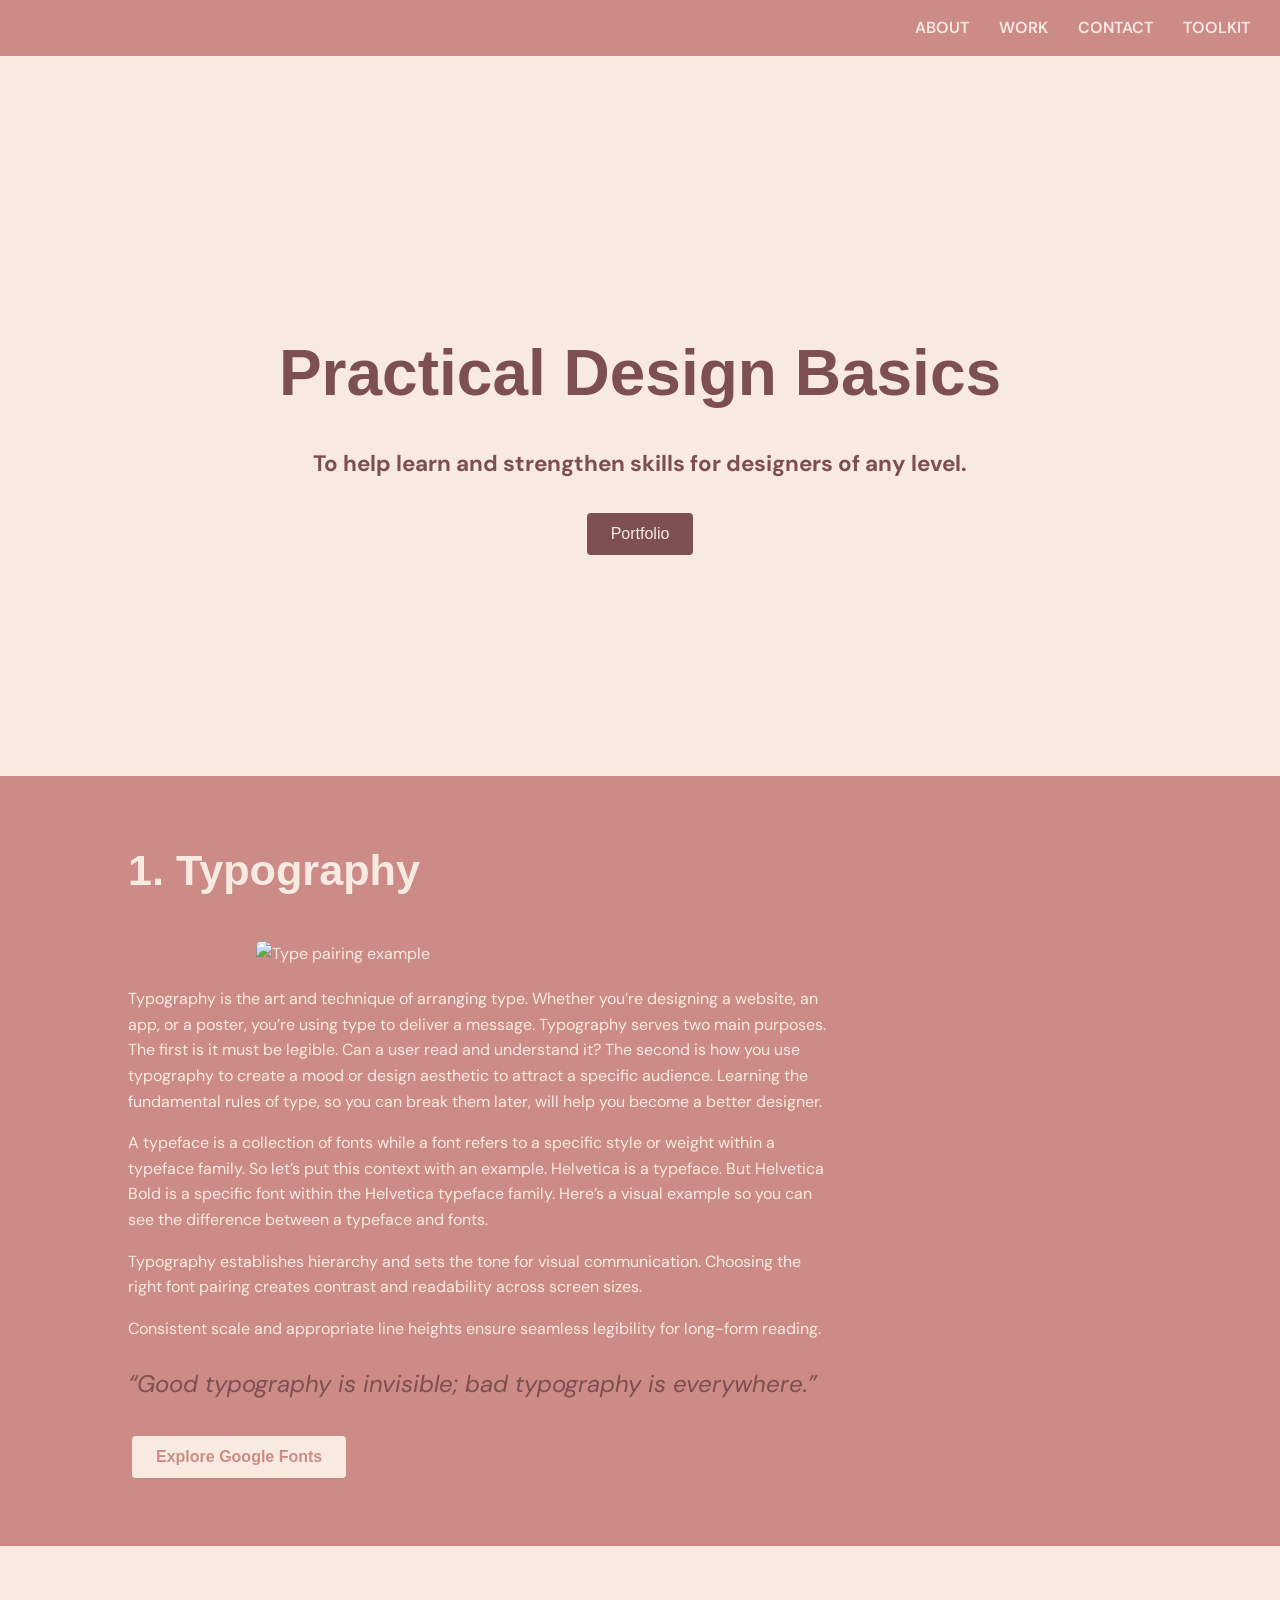
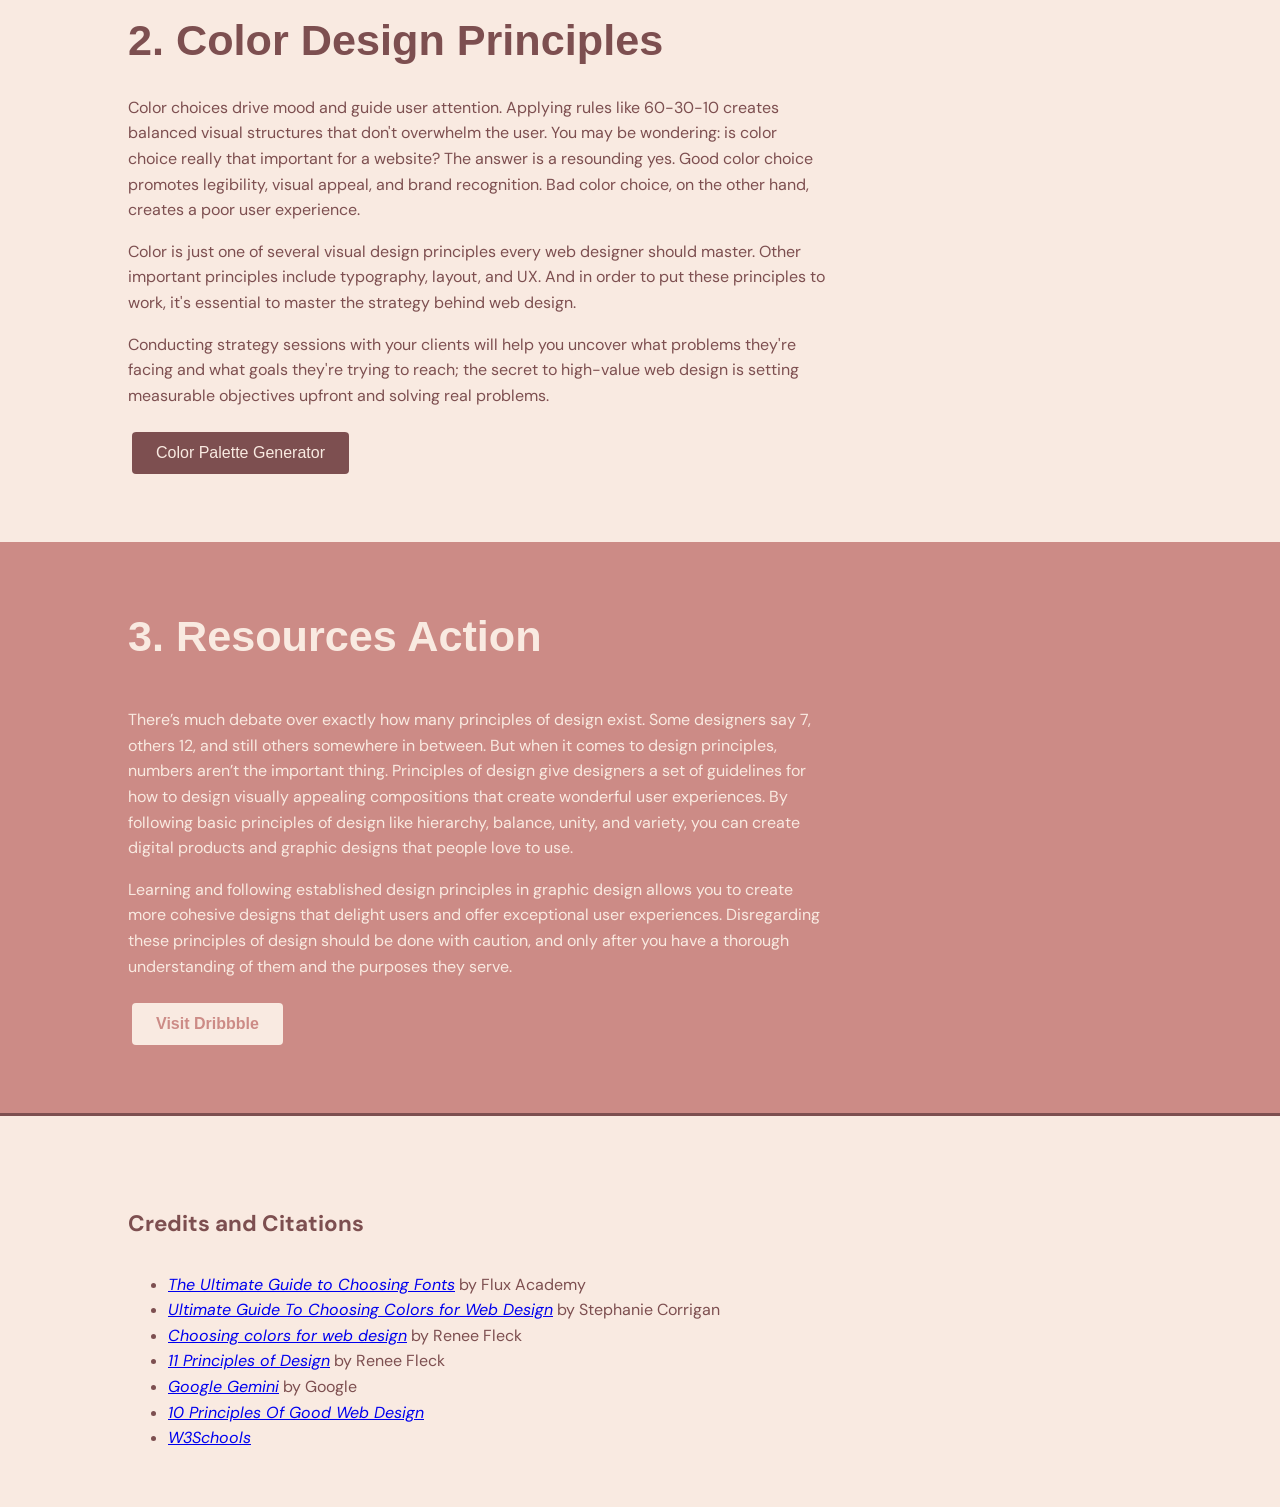
==== index.html @ a1f90895 "Add files via upload" ====
<!DOCTYPE html>
<html lang="en">
<head>
    <meta charset="UTF-8">
    <meta name="viewport" content="width=device-width, initial-scale=1.0">
    <title>Design Basics Professionals use Daily</title>
    
    <!-- Google Fonts -->
    <link rel="preconnect" href="https://fonts.googleapis.com">
    <link rel="preconnect" href="https://fonts.gstatic.com" crossorigin>
    <link href="https://fonts.googleapis.com/css2?family=DM+Sans:ital,opsz,wght@0,9..40,100..1000;1,9..40,100..1000&family=Valley+Sans:ital,wght@0,100..900;1,100..900&display=swap" rel="stylesheet">
    
    <!-- External CSS -->
    <link href="style.css" rel="stylesheet" type="text/css">
</head>
<body>

<header class="top-section">
    <nav class="navigation">
        <ul>
            <li><a href="About.html" target="_blank">ABOUT</a></li>
            <li><a href="WORK.html" target="_blank">WORK</a></li>
            <li><a href="CONTACT.html" target="_blank">CONTACT</a></li>
            <li><a href="TOOLKIT.html" target="_blank">TOOLKIT</a></li>
        </ul>
    </nav>
</header>

<!-- SECTION 1: Header & Hero -->
<section class="hero-section">
    <div class="hero-content">
        <h1>Practical Design Basics</h1>
        <h3>To help learn and strengthen skills for designers of any level.</h3>
        <a href="https://bexdesigns.net/" target="_blank">
            <button class="button">Portfolio</button>
        </a>
    </div>
</section>

<!-- SECTION 2: Typography -->
<section class="typography-section">
    <h2>1. Typography</h2>
    <img class="centered-image" src="Images/typepairing.png" alt="Type pairing example">
    
    <p class="p2">Typography is the art and technique of arranging type. Whether you’re designing a website, an app, or a poster, you’re using type to deliver a message. Typography serves two main purposes. The first is it must be legible. Can a user read and understand it? The second is how you use typography to create a mood or design aesthetic to attract a specific audience. Learning the fundamental rules of type, so you can break them later, will help you become a better designer.</p>
    
    <p class="p2">A typeface is a collection of fonts while a font refers to a specific style or weight within a typeface family. So let’s put this context with an example. Helvetica is a typeface. But Helvetica Bold is a specific font within the Helvetica typeface family. Here’s a visual example so you can see the difference between a typeface and fonts.</p>
    
    <p class="p2">Typography establishes hierarchy and sets the tone for visual communication. Choosing the right font pairing creates contrast and readability across screen sizes.</p>
    <p class="p2">Consistent scale and appropriate line heights ensure seamless legibility for long-form reading.</p>
    
    <q>Good typography is invisible; bad typography is everywhere.</q>  
    
    <div>
        <a href="https://fonts.google.com" target="_blank">
            <button class="button2">Explore Google Fonts</button>
        </a>
    </div>
</section>

<!-- SECTION 3: Color & Design Principles -->
<section class="color-section">
    <div class="color-header">
        <h5>2. Color Design Principles</h5>
    </div>
    
    <p>Color choices drive mood and guide user attention. Applying rules like 60-30-10 creates balanced visual structures that don't overwhelm the user. You may be wondering: is color choice really that important for a website? The answer is a resounding yes. Good color choice promotes legibility, visual appeal, and brand recognition. Bad color choice, on the other hand, creates a poor user experience.</p>
    
    <p>Color is just one of several visual design principles every web designer should master. Other important principles include typography, layout, and UX. And in order to put these principles to work, it's essential to master the strategy behind web design.</p>
    
    <p>Conducting strategy sessions with your clients will help you uncover what problems they're facing and what goals they're trying to reach; the secret to high-value web design is setting measurable objectives upfront and solving real problems.</p>
    
    <div>
        <a href="https://coolors.co" target="_blank">
            <button class="button">Color Palette Generator</button>
        </a>
    </div>
</section>

<!-- SECTION 4: Resources & CTA -->
<section class="resources-section">
    <h2>3. Resources Action</h2>
    <div>
        <p class="p2">There’s much debate over exactly how many principles of design exist. Some designers say 7, others 12, and still others somewhere in between. But when it comes to design principles, numbers aren’t the important thing. Principles of design give designers a set of guidelines for how to design visually appealing compositions that create wonderful user experiences. By following basic principles of design like hierarchy, balance, unity, and variety, you can create digital products and graphic designs that people love to use.</p>
        
        <p class="p2">Learning and following established design principles in graphic design allows you to create more cohesive designs that delight users and offer exceptional user experiences. Disregarding these principles of design should be done with caution, and only after you have a thorough understanding of them and the purposes they serve.</p>
    </div>
    
    <div>
        <a href="https://dribbble.com" target="_blank">
            <button class="button2">Visit Dribbble</button>
        </a>
    </div>
</section>

<!-- FOOTER & CITATIONS -->
<footer>
    <h4>Credits and Citations</h4>
    <ul>
        <li><cite><a href="https://www.flux-academy.com/blog/the-ultimate-guide-to-choosing-fonts" target="_blank">The Ultimate Guide to Choosing Fonts</a></cite> by Flux Academy</li>
        <li><cite><a href="https://www.flux-academy.com/blog/ultimate-guide-to-choosing-colors-for-web-design" target="_blank">Ultimate Guide To Choosing Colors for Web Design</a></cite> by Stephanie Corrigan</li>
        <li><cite><a href="https://dribbble.com/stories/2018/12/19/choosing-colors-for-web-design-a-practical-ui-color-application-guide" target="_blank">Choosing colors for web design</a></cite> by Renee Fleck</li>
        <li><cite><a href="https://dribbble.com/resources/education/principles-of-design" target="_blank">11 Principles of Design</a></cite> by Renee Fleck</li>
		 <li><cite><a href="https://share.google/mY4D2VgByIqLXARrg" target="_blank">Google Gemini</a></cite> by Google</li>
        <li><cite><a href="https://tilda.education/en/web-design-principles" target="_blank">10 Principles Of Good Web Design</a></cite></li>
		<li><cite><a href="https://www.w3schools.com/" target="_blank">W3Schools</a></cite></li>
    </ul>
</footer>

</body>
</html>
---- style.css ----
@charset "UTF-8";

/* Global & Typography Styling */
body {
    font-family: 'DM Sans', sans-serif;
    margin: 0;
    padding: 0;
    color: #f9eae1;
    line-height: 1.6;
}

h1 {
    font-family: "Valley Sans", sans-serif;
    font-size: 4rem;
    font-weight: 600;
    margin-bottom: 0.1rem;
    color: #7d4f50;
}

h2 {
    font-family: "Valley Sans", sans-serif;
    font-size: 2.7rem;
    color: #f9eae1;
    margin-top: 0;
}

h5 {
    font-family: "Valley Sans", sans-serif;
    font-size: 2.7rem;
    color: #7d4f50;
    margin: 0;
}

h3, h4 {
    font-family: "DM Sans", sans-serif;
    font-size: 1.4rem;
    color: #7d4f50;
}

h7 {
    font-family: "DM Sans", sans-serif;
    font-size: 1.4rem;
    text-align: center;
    color: #7d4f50;
}

h6 {
    font-family: "Valley Sans", sans-serif;
    font-size: 4rem;
    font-weight: 600;
    margin-bottom: 0.1rem;
    color: #f9eae1;
}

p {
    font-size: 1rem;
    max-width: 700px;
    margin-bottom: 1rem;
    color: #7d4f50;
}

.p2 {
    color: #f9eae1;
}

q {
    font-style: italic;
    font-size: 1.5rem;
    display: block;
    margin: 1.5rem 0;
    color: #7d4f50;
}

/* Section Structure */
section {
    padding: 60px 10%;
}

/* Horizontal Navigation Bar */
.top-section {
    background-color: #f9eae1;
}

.navigation {
    background-color: #cc8b86;
    display: flex;
    justify-content: flex-end;
    align-items: center;
    padding: 15px 30px;
}

.navigation ul {
    list-style: none;
    display: flex;
    gap: 30px;
    margin: 0;
    padding: 0;
}

.navigation li a {
    color: #f9eae1;
    text-decoration: none;
    font-weight: 600;
    transition: color 0.2s ease;
}

.navigation li a:hover {
    color: #7d4f50;
}

/* Hero Section */
.hero-section {
    background-color: #f9eae1;
    background-image: url("Images/herographic.png");
    background-size: 94.5%;
    background-position: center;
    background-repeat: no-repeat;
    min-height: 600px;
    display: flex;
    align-items: center;
    justify-content: center;
    text-align: center;
}

/* Typography Section */
.typography-section {
    background-color: #cc8b86;
}

.typography-section .centered-image {
    display: block;
    margin: 20px auto;
    max-width: 75%;
    height: auto;
    border-radius: 6px;
}

/* About My Work Section */
.about-work-section {
    background-color: #cc8b86;
}

.about-work-section p {
    color: #f9eae1;
}

.about-work-section .content-wrapper {
    max-width: 800px;
}

/* Color Section */
.color-section {
    background-color: #f9eae1;
    background-image: url("Images/color.png");
    background-size: 40%;
    background-position: right;
    background-repeat: no-repeat;
    min-height: 100px;
}

.color-header {
    display: flex;
    justify-content: space-between;
    align-items: center;
    margin-bottom: 20px;
    flex-wrap: wrap;
    gap: 20px;
}

/* Resources Section */
.resources-section {
    background-color: #cc8b86;
    background-image: url("Images/resource.png");
    background-size: 100%;
    background-position: bottom right;
    background-repeat: no-repeat;
    min-height: 400px;
}

/* Gallery Section */
.gallery-section {
    background-color: #f9eae1;
}

.gallery-section h2 {
    color: #7d4f50;
    margin-bottom: 30px;
}

/* Photo Grid Layout */
.container {
    display: flex;
    flex-wrap: wrap;
    gap: 20px;
    justify-content: center;
    max-width: 1200px;
    margin: 0 auto;
}

.column {
    flex: 0 1 22%;
    min-width: 220px;
    max-width: 280px;
    box-sizing: border-box;
    cursor: pointer;
}

.column img {
    width: 100%;
    max-width: 100%;
    height: auto;
    border-radius: 6px;
    display: block;
    transition: transform 0.3s ease;
}

.column img:hover {
    transform: scale(1.03);
}

/* --- Lightbox Modal Styles --- */
.lightbox {
    display: none;
    position: fixed;
    z-index: 1000;
    left: 0;
    top: 0;
    width: 100%;
    height: 100%;
    background-color: rgba(0, 0, 0, 0.9);
    justify-content: center;
    align-items: center;
    flex-direction: column;
    padding: 30px;
    box-sizing: border-box;
}

.lightbox-content-wrapper {
    display: flex;
    flex-direction: column;
    align-items: center;
    max-width: 90%;
    max-height: 85vh;
}

#lightbox-img {
    max-width: 100%;
    max-height: 68vh;
    object-fit: contain;
    border-radius: 6px;
    box-shadow: 0 8px 25px rgba(0, 0, 0, 0.7);
}

#lightbox-caption {
    color: #f9eae1;
    font-size: 1.25rem;
    margin-top: 20px;
    text-align: center;
    max-width: 750px;
    font-family: 'DM Sans', sans-serif;
}

.close-lightbox {
    position: absolute;
    top: 25px;
    right: 40px;
    color: #f9eae1;
    font-size: 45px;
    font-weight: bold;
    cursor: pointer;
    transition: color 0.2s ease;
}

.close-lightbox:hover {
    color: #cc8b86;
}

/* Next and Previous Arrow Controls */
.prev-lightbox, .next-lightbox {
    cursor: pointer;
    position: absolute;
    top: 45%;
    padding: 16px;
    color: #f9eae1;
    font-weight: bold;
    font-size: 40px;
    transition: 0.3s ease;
    user-select: none;
    background-color: rgba(0, 0, 0, 0.4);
    border-radius: 4px;
    transform: translateY(-50%);
}

.prev-lightbox {
    left: 40px;
}

.next-lightbox {
    right: 40px;
}

.prev-lightbox:hover, .next-lightbox:hover {
    background-color: rgba(0, 0, 0, 0.8);
    color: #cc8b86;
}

/* Buttons */
.button {
    background-color: #7d4f50;
    border: none;
    color: #f9eae1;
    padding: 12px 24px;
    text-align: center;
    text-decoration: none;
    display: inline-block;
    font-size: 16px;
    margin: 8px 4px;
    cursor: pointer;
    border-radius: 4px;
    transition: background-color 0.3s ease;
}

.button:hover {
    background-color: #CC8b86;
}

.button2 {
    background-color: #f9eae1;
    border: none;
    color: #CC8b86;
    padding: 12px 24px;
    text-align: center;
    text-decoration: none;
    display: inline-block;
    font-size: 16px;
    margin: 8px 4px;
    cursor: pointer;
    border-radius: 4px;
    font-weight: 600;
    transition: background-color 0.3s ease;
}

.button2:hover {
    background-color: #7d4f50;
    color: #f9eae1;
}

/* --- Contact Page Styles --- */
.contact-section {
    background-color: #f9eae1;
    min-height: 70vh;
    display: flex;
    justify-content: center;
    align-items: center;
}

.contact-wrapper {
    width: 100%;
    max-width: 650px;
}

.contact-form {
    margin-top: 30px;
    display: flex;
    flex-direction: column;
    gap: 20px;
}

.form-group {
    display: flex;
    flex-direction: column;
    gap: 8px;
}

.form-group label {
    font-family: "DM Sans", sans-serif;
    font-weight: 600;
    color: #7d4f50;
    font-size: 1rem;
}

.contact-form input,
.contact-form textarea {
    font-family: 'DM Sans', sans-serif;
    padding: 12px 16px;
    border: 2px solid #cc8b86;
    border-radius: 4px;
    background-color: #ffffff;
    color: #7d4f50;
    font-size: 1rem;
    outline: none;
    transition: border-color 0.3s ease;
}

.contact-form input:focus,
.contact-form textarea:focus {
    border-color: #7d4f50;
}

/* --- About Page Side-by-Side Layout --- */
.about-page-section {
    background-color: #f9eae1;
    padding: 60px 10%;
}

.about-content-wrapper {
    max-width: 1000px;
    margin: 0 auto;
}

.about-flex-container {
    display: flex;
    align-items: center;
    gap: 40px;
    flex-wrap: wrap;
    margin: 30px 0;
}

.about-image-column {
    flex: 1 1 250px;
    max-width: 320px;
}

.about-image-column img {
    width: 100%;
    height: auto;
    border-radius: 6px;
    display: block;
    box-shadow: 0 4px 15px rgba(0, 0, 0, 0.1);
}

.about-text-column {
    flex: 2 1 400px;
}

/* --- Toolkit Page & Expandable Cards Styles --- */
.toolkit-section {
    background-color: #cc8b86;
    padding: 60px 10%;
    min-height: 70vh;
}

.toolkit-wrapper {
    max-width: 1000px;
    margin: 0 auto;
    text-align: center;
}

.toolkit-section h1 {
    color: #f9eae1;
    font-family: "Valley Sans", sans-serif;
    font-size: 4rem;
    margin-bottom: 0.1rem;
}

.toolkit-section h3.section-subtitle {
    color: #f9eae1;
    font-family: "DM Sans", sans-serif;
    font-size: 1.4rem;
    margin-top: 0;
    margin-bottom: 30px;
}

.toolkit-grid {
    display: flex;
    flex-wrap: wrap;
    gap: 20px;
    margin-top: 40px;
    justify-content: center;
}

/* Unexpanded Card: Brown (#7d4f50) with Cream text (#f9eae1) */
.toolkit-card {
    cursor: pointer;
    overflow: hidden;
    text-align: center;
    border-radius: 8px;
    padding: 25px;
    flex: 1 1 280px;
    max-width: 400px;
    box-sizing: border-box;
    background-color: #7d4f50;
    border: 2px solid #f9eae1;
    box-shadow: 0 4px 15px rgba(0, 0, 0, 0.1);
    transition: background-color 0.3s ease, border-color 0.3s ease, box-shadow 0.3s ease;
}

.toolkit-card h3 {
    color: #f9eae1;
    margin-top: 0;
    margin-bottom: 0;
    font-family: "Valley Sans", sans-serif;
    font-size: 1.8rem;
    transition: color 0.3s ease;
}

/* Expanded Card: Cream (#f9eae1) with Brown text (#7d4f50) */
.toolkit-card.expanded {
    background-color: #f9eae1;
    border-color: #7d4f50;
    box-shadow: 0 8px 25px rgba(0, 0, 0, 0.2);
}

.toolkit-card.expanded h3 {
    color: #7d4f50;
}

/* Hidden description text by default */
.toolkit-card p.card-desc {
    max-height: 0;
    opacity: 0;
    overflow: hidden;
    margin: 0 auto;
    color: #7d4f50;
    font-family: "DM Sans", sans-serif;
    font-size: 0.95rem;
    line-height: 1.5;
    transition: max-height 0.4s ease, opacity 0.3s ease, margin 0.3s ease;
}

.toolkit-card.expanded p.card-desc {
    max-height: 250px;
    opacity: 1;
    margin-top: 15px;
    margin-bottom: 20px;
}

/* Navigation Arrows inside Expanded Portion */
.card-nav-container {
    display: none;
    justify-content: space-between;
    align-items: center;
    margin-top: 15px;
    border-top: 1px solid #cc8b86;
    padding-top: 12px;
}

.toolkit-card.expanded .card-nav-container {
    display: flex;
}

.toolkit-arrow-btn {
    background-color: #7d4f50;
    color: #f9eae1;
    border: none;
    border-radius: 50%;
    width: 36px;
    height: 36px;
    font-size: 16px;
    cursor: pointer;
    display: flex;
    justify-content: center;
    align-items: center;
    transition: background-color 0.3s ease, transform 0.2s ease;
}

.toolkit-arrow-btn:hover {
    background-color: #cc8b86;
    color: #f9eae1;
    transform: scale(1.08);
}

.card-counter {
    font-family: 'DM Sans', sans-serif;
    font-size: 0.9rem;
    font-weight: 600;
    color: #7d4f50;
}

.home-button-container {
    margin-top: 40px;
    text-align: center;
}

/* --- Cream & Brown Footer Styling --- */
footer {
    background-color: #f9eae1;
    color: #7d4f50;
    padding: 60px 10% 40px 10%;
    border-top: 3px solid #7d4f50;
}

.footer-container {
    display: flex;
    flex-wrap: wrap;
    justify-content: space-between;
    gap: 40px;
    max-width: 1200px;
    margin: 0 auto;
}

.footer-brand {
    flex: 1 1 250px;
}

.footer-brand h2 {
    font-family: "Valley Sans", sans-serif;
    font-size: 2.2rem;
    color: #7d4f50;
    margin: 0 0 5px 0;
    letter-spacing: 1px;
}

.footer-brand p {
    font-family: "DM Sans", sans-serif;
    font-size: 0.9rem;
    color: #7d4f50;
    margin: 0;
    text-transform: uppercase;
    letter-spacing: 1.5px;
}

.footer-links-group {
    flex: 2 1 500px;
    display: flex;
    flex-wrap: wrap;
    justify-content: space-between;
    gap: 30px;
}

.footer-column {
    flex: 1 1 180px;
}

.footer-column h4 {
    font-family: "Valley Sans", sans-serif;
    font-size: 1.1rem;
    color: #7d4f50;
    margin-top: 0;
    margin-bottom: 15px;
    letter-spacing: 0.5px;
}

.footer-column ul {
    list-style: none;
    padding: 0;
    margin: 0;
    display: flex;
    flex-direction: column;
    gap: 10px;
}

.footer-column li a {
    font-family: "DM Sans", sans-serif;
    font-size: 0.85rem;
    color: #7d4f50;
    text-decoration: none;
    transition: color 0.2s ease;
}

.footer-column li a:hover {
    color: #cc8b86;
    text-decoration: underline;
}

.footer-bottom {
    max-width: 1200px;
    margin: 40px auto 0 auto;
    padding-top: 25px;
    border-top: 1px solid rgba(125, 79, 80, 0.2);
    text-align: center;
    font-family: "DM Sans", sans-serif;
    font-size: 0.85rem;
    color: #7d4f50;
}
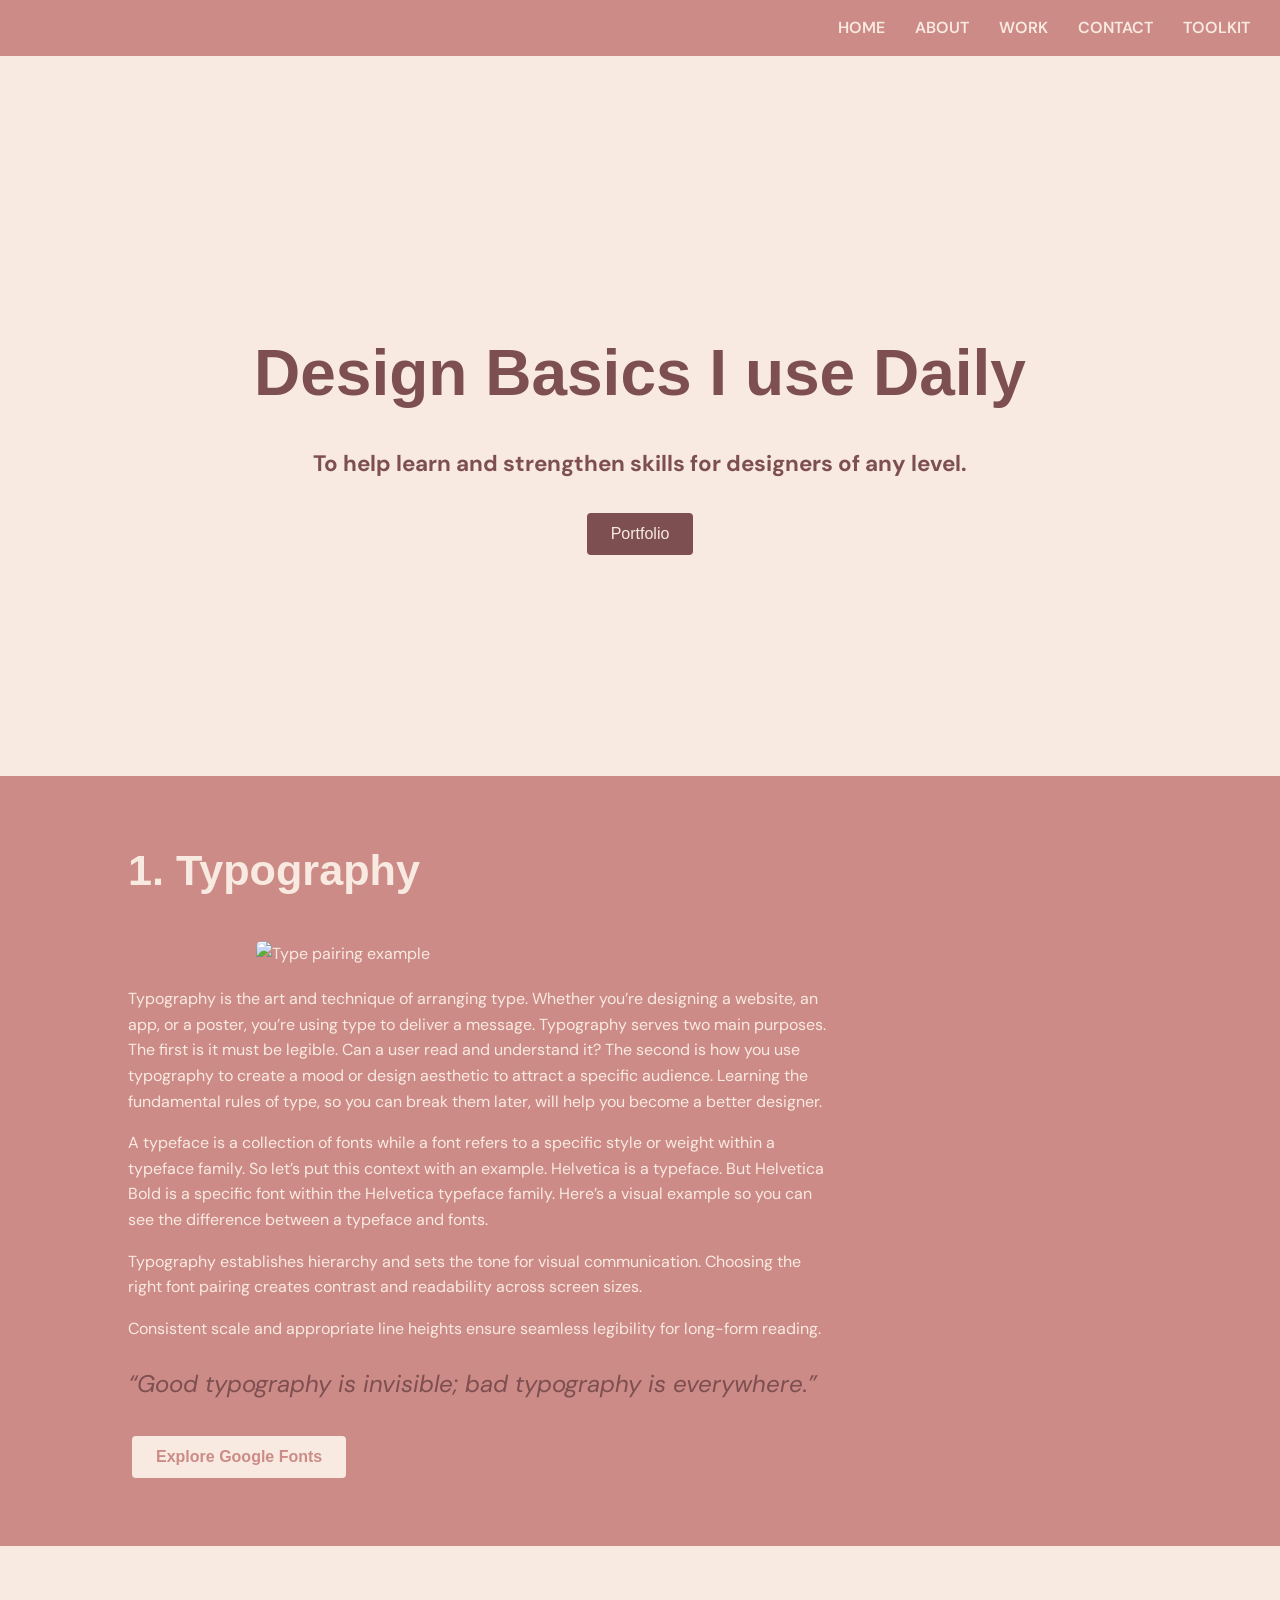
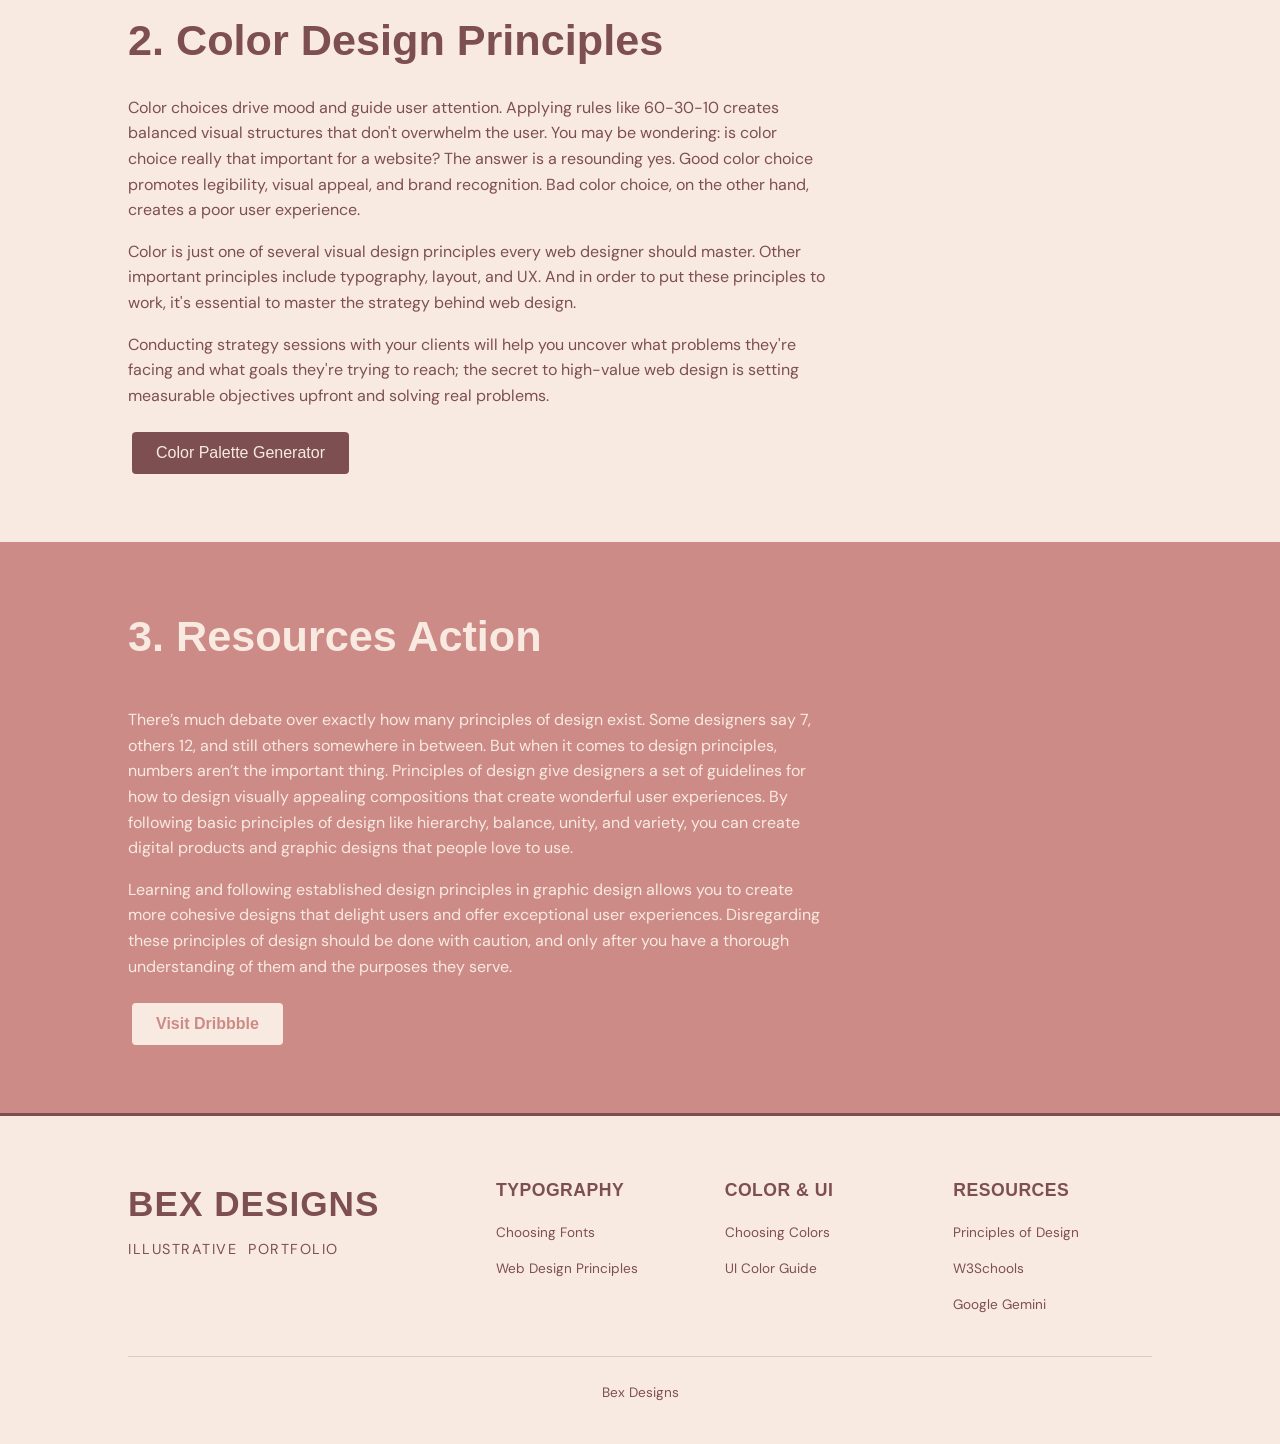
==== commit 34437b02: "Add files via upload" ====
--- a/index.html
+++ b/index.html
@@ -18,6 +18,7 @@
 <header class="top-section">
     <nav class="navigation">
         <ul>
+			<li><a href="index.html">HOME</a></li>
             <li><a href="About.html" target="_blank">ABOUT</a></li>
             <li><a href="WORK.html" target="_blank">WORK</a></li>
             <li><a href="CONTACT.html" target="_blank">CONTACT</a></li>
@@ -29,7 +30,7 @@
 <!-- SECTION 1: Header & Hero -->
 <section class="hero-section">
     <div class="hero-content">
-        <h1>Practical Design Basics</h1>
+        <h1>Design Basics I use Daily</h1>
         <h3>To help learn and strengthen skills for designers of any level.</h3>
         <a href="https://bexdesigns.net/" target="_blank">
             <button class="button">Portfolio</button>
@@ -95,16 +96,45 @@
 
 <!-- FOOTER & CITATIONS -->
 <footer>
-    <h4>Credits and Citations</h4>
-    <ul>
-        <li><cite><a href="https://www.flux-academy.com/blog/the-ultimate-guide-to-choosing-fonts" target="_blank">The Ultimate Guide to Choosing Fonts</a></cite> by Flux Academy</li>
-        <li><cite><a href="https://www.flux-academy.com/blog/ultimate-guide-to-choosing-colors-for-web-design" target="_blank">Ultimate Guide To Choosing Colors for Web Design</a></cite> by Stephanie Corrigan</li>
-        <li><cite><a href="https://dribbble.com/stories/2018/12/19/choosing-colors-for-web-design-a-practical-ui-color-application-guide" target="_blank">Choosing colors for web design</a></cite> by Renee Fleck</li>
-        <li><cite><a href="https://dribbble.com/resources/education/principles-of-design" target="_blank">11 Principles of Design</a></cite> by Renee Fleck</li>
-		 <li><cite><a href="https://share.google/mY4D2VgByIqLXARrg" target="_blank">Google Gemini</a></cite> by Google</li>
-        <li><cite><a href="https://tilda.education/en/web-design-principles" target="_blank">10 Principles Of Good Web Design</a></cite></li>
-		<li><cite><a href="https://www.w3schools.com/" target="_blank">W3Schools</a></cite></li>
-    </ul>
+    <div class="footer-container">
+        <!-- Brand / Logo Area -->
+      <div class="footer-brand">
+        <h2>BEX DESIGNS</h2>
+          <p>Illustrative&nbsp; Portfolio</p>
+        </div>
+
+        <!-- Stacked & Horizontal Link Columns -->
+        <div class="footer-links-group">
+            <div class="footer-column">
+                <h4>TYPOGRAPHY</h4>
+                <ul>
+                    <li><a href="https://www.flux-academy.com/blog/the-ultimate-guide-to-choosing-fonts" target="_blank">Choosing Fonts</a></li>
+                    <li><a href="https://tilda.education/en/web-design-principles" target="_blank">Web Design Principles</a></li>
+                </ul>
+            </div>
+
+            <div class="footer-column">
+                <h4>COLOR & UI</h4>
+                <ul>
+                    <li><a href="https://www.flux-academy.com/blog/ultimate-guide-to-choosing-colors-for-web-design" target="_blank">Choosing Colors</a></li>
+                    <li><a href="https://dribbble.com/stories/2018/12/19/choosing-colors-for-web-design-a-practical-ui-color-application-guide" target="_blank">UI Color Guide</a></li>
+                </ul>
+            </div>
+
+            <div class="footer-column">
+                <h4>RESOURCES</h4>
+                <ul>
+                    <li><a href="https://dribbble.com/resources/education/principles-of-design" target="_blank">Principles of Design</a></li>
+                    <li><a href="https://www.w3schools.com/" target="_blank">W3Schools</a></li>
+                    <li><a href="https://share.google/mY4D2VgByIqLXARrg" target="_blank">Google Gemini</a></li>
+                </ul>
+            </div>
+        </div>
+    </div>
+
+    <!-- Copyright Bottom Bar -->
+    <div class="footer-bottom">
+    Bex Designs </div>
 </footer>
 
 </body>
--- a/style.css
+++ b/style.css
@@ -662,4 +662,5 @@
     font-family: "DM Sans", sans-serif;
     font-size: 0.85rem;
     color: #7d4f50;
-}+}
+
